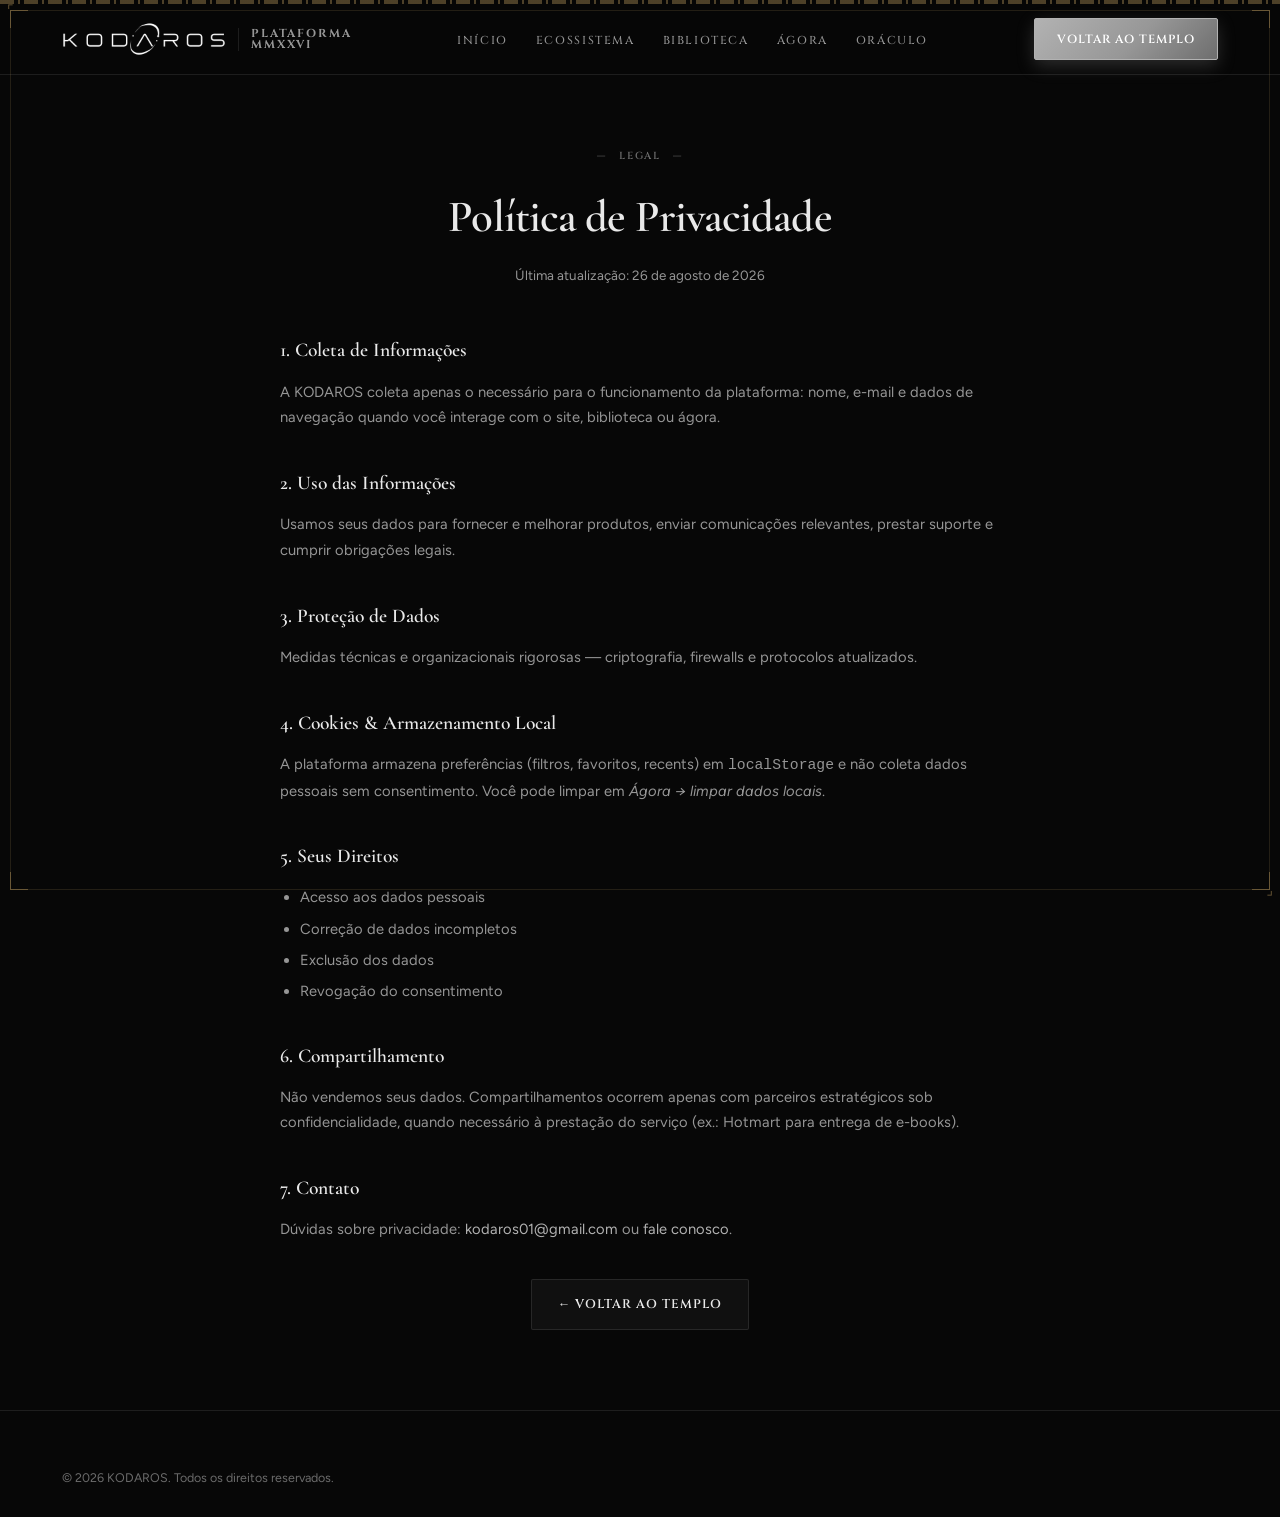
==== privacidade.html @ 670c6733 "feat: plataforma kodaros — ecossistema greco-romano (pedra→ouro) unificando site + agora 53 ferramen" ====
<!DOCTYPE html>
<html lang="pt-BR">
<head>
<meta charset="UTF-8">
<meta name="viewport" content="width=device-width, initial-scale=1.0">
<title>Política de Privacidade — KODAROS</title>
<meta name="description" content="Política de Privacidade da KODAROS.">
<link rel="preconnect" href="https://fonts.googleapis.com"><link rel="preconnect" href="https://fonts.gstatic.com" crossorigin>
<link href="https://fonts.googleapis.com/css2?family=Cinzel:wght@400;500;600;700&family=Cormorant+Garamond:wght@400;500;600;700&family=Figtree:wght@300;400;500;600;700&display=swap" rel="stylesheet">
<link rel="icon" type="image/png" href="kodaros_icon.png">
<link rel="stylesheet" href="style.css">
</head>
<body>
<div class="temple-frame" aria-hidden="true"><span class="temple-corner tl"></span><span class="temple-corner tr"></span><span class="temple-corner bl"></span><span class="temple-corner br"></span></div>
<div class="page-wrap">
<nav class="navbar navbar-solid" id="navbar"><div class="nav-container"><a href="index.html" class="nav-logo"><img src="kodaros_logo.png" alt="KODAROS" width="132" height="36"><span class="nav-logo-mark">PLATAFORMA<br>MMXXVI</span></a><ul class="nav-menu"><li><a href="index.html#inicio" class="nav-link">Início</a></li><li><a href="index.html#ecossistema" class="nav-link">Ecossistema</a></li><li><a href="index.html#biblioteca" class="nav-link">Biblioteca</a></li><li><a href="index.html#ferramentas" class="nav-link">Ágora</a></li><li><a href="index.html#oraculo" class="nav-link">Oráculo</a></li></ul><a href="index.html" class="nav-cta">Voltar ao Templo</a></div></nav>
<main class="legal-page"><div class="container"><div class="legal-header"><span class="section-kicker">Legal</span><h1>Política de Privacidade</h1><p class="legal-date">Última atualização: 26 de agosto de 2026</p></div><div class="legal-content">
<section class="legal-section"><h2>1. Coleta de Informações</h2><p>A KODAROS coleta apenas o necessário para o funcionamento da plataforma: nome, e-mail e dados de navegação quando você interage com o site, biblioteca ou ágora.</p></section>
<section class="legal-section"><h2>2. Uso das Informações</h2><p>Usamos seus dados para fornecer e melhorar produtos, enviar comunicações relevantes, prestar suporte e cumprir obrigações legais.</p></section>
<section class="legal-section"><h2>3. Proteção de Dados</h2><p>Medidas técnicas e organizacionais rigorosas — criptografia, firewalls e protocolos atualizados.</p></section>
<section class="legal-section"><h2>4. Cookies & Armazenamento Local</h2><p>A plataforma armazena preferências (filtros, favoritos, recents) em <code>localStorage</code> e não coleta dados pessoais sem consentimento. Você pode limpar em <em>Ágora → limpar dados locais</em>.</p></section>
<section class="legal-section"><h2>5. Seus Direitos</h2><ul><li>Acesso aos dados pessoais</li><li>Correção de dados incompletos</li><li>Exclusão dos dados</li><li>Revogação do consentimento</li></ul></section>
<section class="legal-section"><h2>6. Compartilhamento</h2><p>Não vendemos seus dados. Compartilhamentos ocorrem apenas com parceiros estratégicos sob confidencialidade, quando necessário à prestação do serviço (ex.: Hotmart para entrega de e-books).</p></section>
<section class="legal-section"><h2>7. Contato</h2><p>Dúvidas sobre privacidade: <a href="mailto:kodaros01@gmail.com" style="color:var(--aurea)">kodaros01@gmail.com</a> ou <a href="index.html#contato" style="color:var(--aurea)">fale conosco</a>.</p></section>
</div><div style="text-align:center;margin-top:36px"><a href="index.html" class="btn btn-stone">← Voltar ao templo</a></div></div></main>
<footer class="footer"><div class="container"><div class="footer-bottom"><p>© 2026 KODAROS. Todos os direitos reservados.</p></div></div></footer>
</div>
<script src="script.js"></script>
</body>
</html>
---- style.css ----
/* ==========================================================
   PLATAFORMA KODAROS — Sistema Greco-Romano
   Arquitetura: Atrium / Stoa / Agora / Oráculo / Biblioteca
   Monocromático (pedra) → Dourado (aura) via --gold
   Zero IA genérica: sem glass, sem blur exagerado,
   sem gradiente violeta. Pedra, mármore, louro, meandro.
   ========================================================== */

/* ---------- TOKENS ---------- */
:root{
  /* Pedra — fase monocromática */
  --stone-obsidian:#070709;
  --stone-basalto:#101012;
  --stone-temple:#16161A;
  --stone-coluna:#1E1E22;
  --ink-primary:#EDE9E1;  /* mármore pentélico */
  --ink-muted:#9A9590;
  --ink-dim:#6E6B66;
  --hairline:rgba(237,233,225,0.10);
  --hairline-strong:rgba(237,233,225,0.16);
  /* Aurea — ouro revelado */
  --aurea:#D4AF6A;
  --aurea-lux:#E8C99A;
  --aurea-umbra:#8C6B2F;
  --aurea-soft:rgba(212,175,106,0.14);
  --aurea-hair:rgba(212,175,106,0.28);
  /* Complementares frias (lapis / verdigris) */
  --lapis:#0F1F3C;
  --lapis-soft:rgba(15,31,60,0.55);
  --verdigris:#2E3D36;
  --terra:#A66A3C;
  --papyrus:#F7F5F1;
  --travertino:#E9E0C9;
  /* Derivados dinâmicos */
  --gold:0;
  --color-bg:var(--stone-obsidian);
  --color-surface-1:var(--stone-temple);
  --color-surface-2:var(--stone-coluna);
  --color-text-primary:var(--ink-primary);
  --color-text-muted:var(--ink-muted);
  --color-text-dim:var(--ink-dim);
  --color-border:var(--hairline);
  --color-border-hover:var(--hairline-strong);
  --color-accent:var(--aurea);
  --color-accent-soft:var(--aurea-soft);
  --gradient-aurea:linear-gradient(135deg,#D4AF6A 0%,#B8944F 55%,#8C6B2F 100%);
  --gradient-aurea-soft:linear-gradient(92deg,#E8C99A 0%,#D4AF6A 60%,#B8944F 100%);
  --shadow-temple:0 18px 60px rgba(0,0,0,0.45);
  --ease-expo:cubic-bezier(0.22,1,0.36,1);
}
@property --gold{syntax:"<number>";inherits:true;initial-value:0;}

*{margin:0;padding:0;box-sizing:border-box}
html{scroll-behavior:smooth;font-size:16px;scrollbar-color:#2A2418 var(--stone-obsidian)}
body{
  font-family:'Figtree',system-ui,-apple-system,sans-serif;
  color:var(--ink-primary);
  background:var(--stone-obsidian);
  line-height:1.7;
  -webkit-font-smoothing:antialiased;
  overflow-x:hidden;
  min-height:100vh;
}
/* Mármore sutil — veios */
body::before{
  content:'';
  position:fixed;inset:0;z-index:-2;
  background:
    radial-gradient(820px 520px at 74% 6%, rgba(212,175,106, calc(0.07 * var(--gold))), transparent 68%),
    radial-gradient(640px 420px at 8% 18%, rgba(237,233,225,0.035), transparent 62%),
    linear-gradient(180deg, rgba(237,233,225,0.018) 1px, transparent 1px);
  opacity:1;
  pointer-events:none;
}
/* Meandro decorativo topo */
body::after{
  content:'';
  position:fixed;top:0;left:0;right:0;height:4px;z-index:9999;
  background:repeating-linear-gradient(90deg, var(--aurea) 0 14px, transparent 14px 18px, var(--aurea) 18px 20px, transparent 20px 24px);
  opacity:calc(0.35 + var(--gold)*0.65);
  transition:opacity .2s linear;
}

/* Grayscale aura: tudo nasce em pedra e ganha ouro */
.page-wrap{
  filter:grayscale(calc((1 - var(--gold)) * 100%));
  transition:filter .15s linear;
  position:relative;z-index:1;
}
.page-wrap::after{
  content:'';position:fixed;inset:0;z-index:-1;pointer-events:none;
  background:radial-gradient(900px 560px at 78% 10%, rgba(212,175,106,0.09), transparent 66%);
  opacity:var(--gold);transition:opacity .15s linear;
}

/* Seleção */
::selection{background:rgba(212,175,106,0.22);color:#fff}
::-webkit-scrollbar{width:7px;height:7px}
::-webkit-scrollbar-track{background:var(--stone-obsidian)}
::-webkit-scrollbar-thumb{background:#2A2418;border-radius:999px}
::-webkit-scrollbar-thumb:hover{background:#3A3324}

/* Frame templo — moldura externa */
.temple-frame{
  position:fixed;inset:10px;pointer-events:none;z-index:100;
  border:1px solid rgba(212,175,106, calc(0.16 + var(--gold)*0.18));
  opacity:0.9;
}
.temple-frame::before,.temple-frame::after{
  content:'⌜';position:absolute;font-family:'Cinzel',serif;font-size:14px;color:var(--aurea);
  line-height:1;opacity:calc(0.5 + var(--gold)*0.5);
}
.temple-frame::before{top:-7px;left:-4px}
.temple-frame::after{bottom:-7px;right:-4px;transform:rotate(180deg)}
.temple-corner{position:absolute;width:18px;height:18px;border:1px solid var(--aurea);opacity:calc(0.45 + var(--gold)*0.55)}
.temple-corner.tl{top:-1px;left:-1px;border-right:none;border-bottom:none}
.temple-corner.tr{top:-1px;right:-1px;border-left:none;border-bottom:none}
.temple-corner.bl{bottom:-1px;left:-1px;border-right:none;border-top:none}
.temple-corner.br{bottom:-1px;right:-1px;border-left:none;border-top:none}
@media(max-width:768px){.temple-frame{inset:6px}}

/* Skip */
.skip-link{position:absolute;left:-9999px;top:10px;z-index:99999;background:#fff;color:#070709;padding:10px 18px;border-radius:999px;font-weight:600;font-size:.875rem}
.skip-link:focus{left:16px}

/* Links reset */
a{color:inherit;text-decoration:none;transition:color .25s ease, opacity .25s ease}
a:hover{opacity:0.9}
img{max-width:100%;display:block}
ul{list-style:none}
.container{max-width:1220px;margin:0 auto;padding:0 32px}
@media(max-width:480px){.container{padding:0 20px}}

/* ---------- NAVBAR ---------- */
.navbar{
  position:fixed;top:0;left:0;right:0;z-index:90;
  padding:18px 0 14px;
  background:rgba(7,7,9,0.72);
  backdrop-filter:blur(10px) saturate(1.05);
  -webkit-backdrop-filter:blur(10px) saturate(1.05);
  border-bottom:1px solid var(--hairline);
  transition:background .3s ease, padding .3s ease, border-color .3s ease;
}
.navbar.scrolled{
  background:rgba(7,7,9,0.92);
  padding:12px 0;
  border-bottom-color:rgba(212,175,106,0.16);
  box-shadow:0 8px 32px rgba(0,0,0,0.35);
}
.nav-container{max-width:1220px;margin:0 auto;padding:0 32px;display:flex;align-items:center;justify-content:space-between;gap:28px}
.nav-logo{display:flex;align-items:center;gap:12px}
.nav-logo img{height:34px;width:auto;filter:grayscale(calc((1 - var(--gold))*100%))}
.nav-logo-mark{font-family:'Cinzel',serif;font-weight:700;letter-spacing:.16em;font-size:.72rem;color:var(--ink-muted);border-left:1px solid var(--hairline);padding-left:12px;line-height:1}
.nav-menu{display:flex;gap:28px;align-items:center}
.nav-link{
  font-family:'Cinzel',serif;font-size:.72rem;font-weight:500;letter-spacing:.14em;text-transform:uppercase;
  color:var(--ink-muted);position:relative;padding-bottom:4px;transition:color .25s ease;
}
.nav-link::after{content:'';position:absolute;left:50%;bottom:0;width:0;height:1px;background:var(--aurea);transition:width .35s var(--ease-expo), left .35s var(--ease-expo)}
.nav-link:hover{color:var(--ink-primary)}
.nav-link:hover::after{width:100%;left:0}
.nav-link.active{color:var(--ink-primary)}
.nav-link.active::after{width:100%;left:0}
.nav-cta{
  font-family:'Cinzel',serif;font-size:.74rem;font-weight:600;letter-spacing:.08em;text-transform:uppercase;
  padding:10px 22px;border-radius:2px;border:1px solid var(--aurea);
  background:var(--gradient-aurea);color:#fff;
  box-shadow:0 6px 18px rgba(212,175,106,0.22);
  transition:transform .3s var(--ease-expo), box-shadow .3s ease;
  display:inline-flex;align-items:center;gap:8px;
}
.nav-cta:hover{transform:translateY(-1px);box-shadow:0 10px 28px rgba(212,175,106,0.32)}
.nav-toggle{display:none;flex-direction:column;gap:5px;background:none;border:none;cursor:pointer;padding:6px}
.nav-toggle span{width:22px;height:1px;background:var(--ink-primary);transition:all .35s var(--ease-expo)}
@media(max-width:980px){
  .nav-menu,.nav-cta{display:none}
  .nav-toggle{display:flex}
  .nav-menu.active{
    display:flex;flex-direction:column;position:absolute;top:100%;left:0;right:0;
    background:rgba(10,10,12,0.98);border-bottom:1px solid var(--hairline);padding:22px 32px 28px;gap:18px;
  }
}

/* ---------- HERO / ATRIUM ---------- */
.hero{
  min-height:92vh;display:flex;align-items:center;
  padding:132px 0 64px;position:relative;overflow:hidden;
}
.hero::before{
  content:'';
  position:absolute;inset:0;z-index:-1;
  background:
    linear-gradient(180deg, rgba(7,7,9,0.55) 0%, transparent 45%),
    repeating-linear-gradient(90deg, transparent 0 42px, rgba(237,233,225,0.025) 42px 43px);
  pointer-events:none;
}
.hero-container{max-width:1220px;margin:0 auto;padding:0 32px;display:grid;grid-template-columns:1.08fr .92fr;gap:56px;align-items:center;width:100%}
.hero-label{
  display:inline-flex;align-items:center;gap:10px;
  font-family:'Cinzel',serif;font-size:.64rem;font-weight:600;letter-spacing:.18em;text-transform:uppercase;
  color:var(--ink-dim);border:1px solid var(--hairline);background:rgba(237,233,225,0.04);
  padding:7px 14px;border-radius:2px;margin-bottom:22px;
}
.hero-label::before{content:'—';color:var(--aurea);opacity:calc(0.6 + var(--gold)*0.4)}
.hero-title{
  font-family:'Cormorant Garamond',serif;font-size:clamp(2.6rem,5.8vw,4.4rem);font-weight:600;line-height:.98;letter-spacing:-.03em;
  margin-bottom:18px;color:var(--ink-primary);
}
.hero-title .line{display:block;overflow:hidden}
.hero-title .word-reveal{display:inline-block;opacity:0;transform:translateY(36px);animation:wordReveal .85s var(--ease-expo) forwards}
.hero-title .word-reveal:nth-child(1){animation-delay:.25s}.hero-title .word-reveal:nth-child(2){animation-delay:.38s}
.hero-title .word-reveal:nth-child(3){animation-delay:.51s}.hero-title .word-reveal:nth-child(4){animation-delay:.64s}
.hero-title .word-reveal:nth-child(5){animation-delay:.77s}.hero-title .word-reveal:nth-child(6){animation-delay:.9s}
.text-aurea{
  background:var(--gradient-aurea-soft);-webkit-background-clip:text;background-clip:text;-webkit-text-fill-color:transparent;color:transparent;
  filter:grayscale(calc((1 - var(--gold))*100%));
}
.hero-subtitle{font-family:'Figtree',sans-serif;font-size:1.08rem;font-weight:400;color:var(--ink-muted);line-height:1.7;max-width:520px;margin-bottom:30px}
.hero-actions{display:flex;gap:14px;flex-wrap:wrap;align-items:center}
.btn{
  display:inline-flex;align-items:center;justify-content:center;gap:10px;
  font-family:'Cinzel',serif;font-size:.78rem;font-weight:600;letter-spacing:.08em;text-transform:uppercase;
  padding:14px 26px;border-radius:2px;cursor:pointer;position:relative;overflow:hidden;
  transition:transform .35s var(--ease-expo), box-shadow .3s ease, background .3s ease, border-color .3s ease;
  border:none;
}
.btn svg{transition:transform .35s var(--ease-expo);flex-shrink:0}
.btn:hover svg{transform:translate(2px,-2px)}
.btn-aurea{background:var(--gradient-aurea);color:#fff;box-shadow:0 8px 22px rgba(212,175,106,0.28);border:1px solid rgba(212,175,106,0.35)}
.btn-aurea:hover{transform:translateY(-2px);box-shadow:0 12px 28px rgba(212,175,106,0.36)}
.btn-stone{background:rgba(237,233,225,0.04);color:var(--ink-primary);border:1px solid var(--hairline)}
.btn-stone:hover{background:rgba(237,233,225,0.07);border-color:var(--hairline-strong);transform:translateY(-1px)}
.btn-ghost{background:transparent;color:var(--ink-muted);border:1px solid var(--hairline)}
.btn:active{transform:scale(.98)}
/* Hero visual — templo */
.hero-visual{position:relative;height:520px;display:flex;align-items:center;justify-content:center}
.temple-illust{
  position:relative;width:min(420px,100%);aspect-ratio:1;display:flex;align-items:center;justify-content:center;
}
.temple-columns{
  position:absolute;inset:0;display:grid;grid-template-columns:repeat(4,1fr);gap:12px;padding:18px;
  opacity:calc(0.22 + var(--gold)*0.22);pointer-events:none;
}
.temple-col{
  background:linear-gradient(180deg, rgba(237,233,225,0.08), rgba(237,233,225,0.02));
  border:1px solid var(--hairline);border-radius:2px;position:relative;
}
.temple-col::before{content:'';position:absolute;top:-6px;left: -2px;right:-2px;height:8px;background:var(--ink-primary);opacity:0.08;border-radius:1px}
.temple-pediment{
  position:absolute;top:6px;left:50%;transform:translateX(-50%);width:68%;height:18px;
  background:var(--ink-primary);opacity:0.06;clip-path:polygon(50% 0, 100% 100%, 0 100%);
}
.hero-icon-wrap{
  position:relative;z-index:2;width:280px;height:280px;
  display:flex;align-items:center;justify-content:center;
  background:radial-gradient(ellipse at center, rgba(212,175,106,0.10), transparent 68%);
  border:1px solid rgba(212,175,106, calc(0.14 + var(--gold)*0.18));
  border-radius:50%;
  box-shadow:0 0 0 14px rgba(212,175,106,0.04), 0 0 0 28px rgba(237,233,225,0.03);
}
.hero-icon-wrap img{width:72%;height:auto;filter:drop-shadow(0 16px 32px rgba(0,0,0,0.35));opacity:0.96}
.hero-icon-wrap::before{
  content:'';position:absolute;inset:-14px;border:1px dashed rgba(212,175,106,0.18);border-radius:50%;
  animation:spin 42s linear infinite;opacity:calc(0.35 + var(--gold)*0.5);
}
@keyframes spin{to{transform:rotate(360deg)}}
.scroll-indicator{position:absolute;bottom:28px;left:50%;transform:translateX(-50%);display:flex;flex-direction:column;align-items:center;gap:10px;opacity:0;animation:fadeIn 1s ease 2.2s forwards}
.scroll-indicator span{font-family:'Cinzel',serif;font-size:.58rem;letter-spacing:.18em;text-transform:uppercase;color:var(--ink-dim)}
.scroll-line{width:1px;height:48px;background:linear-gradient(180deg, rgba(237,233,225,0.3), transparent);position:relative;overflow:hidden}
.scroll-line::after{content:'';position:absolute;top:-100%;left:0;width:100%;height:100%;background:linear-gradient(180deg, transparent, var(--aurea), transparent);animation:scrollPulse 2.1s ease-in-out infinite}
@keyframes scrollPulse{0%{top:-100%}100%{top:100%}}

@media(max-width:980px){
  .hero-container{grid-template-columns:1fr;gap:42px;text-align:center}
  .hero-subtitle{margin:0 auto 30px}
  .hero-actions{justify-content:center}
  .hero-visual{height:360px;order:2}
  .hero-content{order:1}
}

/* ---------- SECTION HEADER ---------- */
.section{padding:88px 0;position:relative;border-top:1px solid var(--hairline)}
.section--stone{background:var(--stone-basalto)}
.section--obsidian{background:var(--stone-obsidian)}
.section--papyrus{background:var(--papyrus);color:#1A1A1A}
.section--papyrus .section-label{color:#7A735F;border-color:rgba(0,0,0,0.08)}
.section--papyrus .section-title{color:#121212}
.section--papyrus .section-desc{color:#5A5650}
.section-header{text-align:center;max-width:720px;margin:0 auto 54px;position:relative}
.section-kicker{
  display:inline-flex;align-items:center;gap:12px;
  font-family:'Cinzel',serif;font-size:.64rem;font-weight:600;letter-spacing:.18em;text-transform:uppercase;
  color:var(--ink-dim);margin-bottom:14px;
}
.section-kicker::before,.section-kicker::after{content:'—';color:var(--aurea);opacity:calc(0.6 + var(--gold)*0.4)}
.section-label-mini{
  display:inline-block;font-family:'Cinzel',serif;font-size:.62rem;font-weight:600;letter-spacing:.14em;text-transform:uppercase;
  color:var(--aurea);border:1px solid var(--aurea-hair);background:var(--aurea-soft);
  padding:5px 12px;border-radius:999px;margin-bottom:12px;
}
.section-title{
  font-family:'Cormorant Garamond',serif;font-size:clamp(2rem,4.2vw,2.9rem);font-weight:600;line-height:1.08;letter-spacing:-.02em;
  color:var(--ink-primary);margin-bottom:14px;
}
.section-desc{font-family:'Figtree',sans-serif;font-size:1rem;color:var(--ink-muted);line-height:1.65;margin:0 auto}
.section-header::after{
  content:'◆';display:block;margin:22px auto 0;font-size:8px;color:var(--aurea);letter-spacing:8px;opacity:calc(0.5 + var(--gold)*0.5)
}
.meander{
  height:10px;margin:28px auto 0;max-width:220px;
  background:repeating-linear-gradient(90deg, var(--hairline) 0 10px, transparent 10px 14px, var(--hairline) 14px 16px, transparent 16px 20px);
  opacity:0.6;
}

/* ---------- STOA / ECOSSISTEMA ---------- */
.stoa-grid{
  display:grid;grid-template-columns:repeat(4,1fr);gap:1px;
  border:1px solid var(--hairline);background:var(--hairline);border-radius:2px;overflow:hidden;
  max-width:1180px;margin:0 auto;
}
@media(max-width:1020px){.stoa-grid{grid-template-columns:repeat(2,1fr)}}
@media(max-width:560px){.stoa-grid{grid-template-columns:1fr}}
.stoa-card{
  background:var(--stone-temple);padding:32px 28px;position:relative;text-align:left;
  transition:background .25s ease;
}
.stoa-card::before{content:'';position:absolute;top:0;left:0;right:0;height:2px;background:var(--aurea);opacity:0;transition:opacity .25s ease}
.stoa-card:hover{background:var(--stone-coluna)}
.stoa-card:hover::before{opacity:1}
.stoa-icon{
  width:44px;height:44px;display:flex;align-items:center;justify-content:center;
  border:1px solid var(--hairline);background:rgba(237,233,225,0.03);color:var(--ink-dim);margin-bottom:18px;border-radius:2px;
  transition:border-color .25s ease, color .25s ease;
}
.stoa-card:hover .stoa-icon{border-color:var(--aurea-hair);color:var(--aurea)}
.stoa-card h3{font-family:'Cormorant Garamond',serif;font-size:1.22rem;font-weight:600;letter-spacing:-.01em;margin-bottom:8px;color:var(--ink-primary)}
.stoa-card p{font-size:.9rem;color:var(--ink-muted);line-height:1.6;margin-bottom:18px;min-height:66px}
.stoa-meta{font-family:'Cinzel',serif;font-size:.62rem;letter-spacing:.1em;text-transform:uppercase;color:var(--aurea);display:inline-flex;align-items:center;gap:6px}
.stoa-status{font-family:'Cinzel',serif;font-size:.6rem;letter-spacing:.1em;text-transform:uppercase;padding:4px 10px;border-radius:999px;border:1px solid var(--hairline);color:var(--ink-dim);position:absolute;top:18px;right:18px}
.stoa-status.live{color:var(--aurea);border-color:var(--aurea-hair);background:var(--aurea-soft)}

/* ---------- BIBLIOTECA ---------- */
.biblioteca{background:var(--papyrus);color:#1A1A1A}
.biblioteca .section-title{color:#141412}
.biblioteca .section-desc{color:#6B6560}
.ebook-filter{display:flex;flex-wrap:wrap;gap:8px;justify-content:center;margin:0 auto 36px}
.ebook-filter-btn{
  font-family:'Cinzel',serif;font-size:.68rem;font-weight:600;letter-spacing:.06em;text-transform:uppercase;
  color:#6B6560;background:#fff;border:1px solid rgba(0,0,0,0.08);padding:9px 16px;border-radius:999px;cursor:pointer;transition:all .2s ease;
}
.ebook-filter-btn:hover{border-color:var(--aurea-hair);color:#1A1A1A}
.ebook-filter-btn.active{background:#0F0F0F;color:#fff;border-color:#0F0F0F;box-shadow:0 6px 18px rgba(0,0,0,0.12)}
.ebooks-grid{display:grid;grid-template-columns:repeat(auto-fill,minmax(268px,1fr));gap:18px;max-width:1220px;margin:0 auto}
.ebook-card{
  background:#fff;border:1px solid rgba(0,0,0,0.07);border-radius:2px;overflow:hidden;display:flex;flex-direction:column;
  transition:border-color .2s ease, box-shadow .2s ease, transform .2s var(--ease-expo);
  position:relative;
}
.ebook-card::before{content:'';position:absolute;top:0;left:0;right:0;height:2px;background:var(--aurea);opacity:0;transition:opacity .2s ease}
.ebook-card:hover{border-color:rgba(212,175,106,0.35);box-shadow:0 12px 32px rgba(0,0,0,0.08);transform:translateY(-3px)}
.ebook-card:hover::before{opacity:1}
.ebook-card.hide{display:none}
.ebook-cover{aspect-ratio:3/4;overflow:hidden;background:#F3EFE6;display:flex;align-items:center;justify-content:center;position:relative}
.ebook-cover img{width:100%;height:100%;object-fit:cover;transition:transform .5s var(--ease-expo)}
.ebook-card:hover .ebook-cover img{transform:scale(1.03)}
.ebook-cover::after{content:'';position:absolute;inset:0;box-shadow:inset 0 0 0 1px rgba(0,0,0,0.04);pointer-events:none}
.ebook-body{padding:18px 18px 20px;display:flex;flex-direction:column;gap:8px;flex:1}
.ebook-badge{align-self:flex-start;font-family:'Cinzel',serif;font-size:.62rem;font-weight:700;letter-spacing:.08em;text-transform:uppercase;color:#fff;background:var(--gradient-aurea);padding:5px 10px;border-radius:999px}
.ebook-title{font-family:'Cormorant Garamond',serif;font-size:1.18rem;font-weight:600;line-height:1.25;color:#1A1A1A}
.ebook-desc{font-size:.86rem;color:#6B6560;line-height:1.55;flex:1}
.ebook-price{display:flex;align-items:baseline;gap:8px;margin-top:8px}
.ebook-price .old{font-size:.78rem;color:#9A9590;text-decoration:line-through}
.ebook-price .now{font-family:'Cormorant Garamond',serif;font-size:1.32rem;font-weight:700;color:#0F0F0F}
.ebook-cta{margin-top:12px;width:100%;justify-content:center;padding:12px 14px;font-size:.72rem}
.ebook-card.placeholder{align-items:center;justify-content:center;text-align:center;min-height:360px;border-style:dashed;background:#FDFBF7}
.ebook-card.placeholder .ebook-body{align-items:center}

/* ---------- AGORA / FERRAMENTAS ---------- */
.agora-head{text-align:center;margin-bottom:34px}
.agora-toolbar{
  display:flex;gap:12px;flex-wrap:wrap;align-items:center;justify-content:space-between;
  max-width:1220px;margin:0 auto 18px;padding:0 2px;gap:14px;
}
.agora-search-wrap{flex:1;min-width:260px;position:relative;display:flex;align-items:center;gap:10px}
.agora-search{
  flex:1;padding:13px 16px 13px 42px;border-radius:2px;border:1px solid var(--hairline);
  background:rgba(237,233,225,0.04);color:var(--ink-primary);font-family:'Figtree',sans-serif;font-size:.9rem;
  transition:border-color .2s ease, box-shadow .2s ease;
}
.agora-search::placeholder{color:var(--ink-dim)}
.agora-search:focus{outline:none;border-color:var(--aurea-hair);box-shadow:0 0 0 3px var(--aurea-soft)}
.agora-search-wrap::before{content:'⌕';position:absolute;left:14px;font-size:16px;color:var(--ink-dim);pointer-events:none}
.agora-meta{font-family:'Cinzel',serif;font-size:.68rem;letter-spacing:.06em;text-transform:uppercase;color:var(--ink-dim);white-space:nowrap}
.agora-cats{display:flex;gap:8px;flex-wrap:wrap;align-items:center}
.agora-cat{
  font-family:'Cinzel',serif;font-size:.66rem;font-weight:600;letter-spacing:.06em;text-transform:uppercase;
  padding:8px 14px;border-radius:999px;border:1px solid var(--hairline);background:transparent;color:var(--ink-muted);cursor:pointer;transition:all .2s ease;white-space:nowrap;
}
.agora-cat:hover{border-color:var(--hairline-strong);color:var(--ink-primary)}
.agora-cat.active{background:var(--ink-primary);color:var(--stone-obsidian);border-color:var(--ink-primary)}
.fav-bar-wrap{
  max-width:1220px;margin:0 auto 18px;padding:12px 14px;
  border:1px solid var(--hairline);background:rgba(237,233,225,0.02);border-radius:2px;
  display:flex;align-items:center;gap:10px;flex-wrap:wrap;
}
.fav-bar-wrap[hidden]{display:none !important}
.fav-bar-label{font-family:'Cinzel',serif;font-size:.62rem;letter-spacing:.08em;text-transform:uppercase;color:var(--ink-dim);font-weight:600;white-space:nowrap}
.fav-bar{display:flex;gap:8px;flex-wrap:wrap;align-items:center}
.fav-bar:empty::after{content:'—';color:var(--ink-dim);opacity:.5;font-size:.8rem}
.chip{
  font-family:'Figtree',sans-serif;font-size:.76rem;font-weight:500;
  background:rgba(237,233,225,0.04);border:1px solid var(--hairline);color:var(--ink-muted);
  padding:6px 12px;border-radius:999px;cursor:pointer;max-width:200px;overflow:hidden;text-overflow:ellipsis;white-space:nowrap;
  transition:all .15s ease;
}
.chip:hover{background:rgba(237,233,225,0.07);color:var(--ink-primary)}
.chip-fav{border-color:rgba(212,175,106,0.35);color:var(--aurea-lux)}
.tools-grid{display:grid;grid-template-columns:repeat(2,1fr);gap:16px;align-items:start;max-width:1220px;margin:0 auto 48px}
@media(max-width:900px){.tools-grid{grid-template-columns:1fr}}
.tool{
  position:relative;padding:24px 22px;border-radius:2px;
  border:1px solid var(--hairline);background:var(--stone-temple);
  transition:border-color .2s ease, background .2s ease;
  overflow:hidden;
}
.tool::before{content:'';position:absolute;left:0;top:0;bottom:0;width:2px;background:var(--aurea);opacity:0;transition:opacity .2s ease}
.tool:hover{border-color:var(--hairline-strong);background:var(--stone-coluna)}
.tool:hover::before{opacity:1}
.tool.fav{border-color:rgba(212,175,106,0.28)}
.tool.hidden-by-search,.tool.hidden-by-cat{display:none !important}
.tool-head{display:flex;align-items:flex-start;gap:14px;margin-bottom:8px}
.tool-num{
  flex:0 0 auto;width:30px;height:30px;border-radius:2px;display:flex;align-items:center;justify-content:center;
  font-family:'Cinzel',serif;font-weight:600;font-size:11px;letter-spacing:.04em;
  background:rgba(237,233,225,0.05);border:1px solid var(--hairline);color:var(--ink-dim);
}
.tool-head h3{font-family:'Cormorant Garamond',serif;font-size:1.16rem;font-weight:600;letter-spacing:-.01em;line-height:1.2;color:var(--ink-primary)}
.tool-ebook{display:block;font-family:'Cinzel',serif;font-size:.62rem;letter-spacing:.06em;text-transform:uppercase;color:var(--ink-dim);margin-top:2px}
.tool-desc{color:var(--ink-muted);font-size:.88rem;line-height:1.6;margin:10px 0 16px}
.star-btn{
  position:absolute;top:10px;right:10px;background:transparent;border:none;cursor:pointer;
  font-size:18px;line-height:1;padding:4px;color:rgba(237,233,225,0.18);transition:color .15s ease, transform .15s ease;
}
.star-btn:hover{color:rgba(237,233,225,0.55);transform:scale(1.12)}
.star-btn.on{color:var(--aurea);text-shadow:0 0 12px rgba(212,175,106,0.45)}
/* Inputs */
.field{display:flex;flex-direction:column;gap:6px;margin-bottom:12px}
.field.row{display:grid;grid-template-columns:1fr 1fr;gap:12px}
@media(max-width:520px){.field.row{grid-template-columns:1fr}}
.field label{font-family:'Cinzel',serif;font-size:.64rem;letter-spacing:.06em;text-transform:uppercase;color:var(--ink-muted);font-weight:600}
.field input,.field select,.field textarea{
  padding:11px 12px;border:1px solid rgba(237,233,225,0.12);border-radius:2px;
  font-size:14px;font-family:'Figtree',sans-serif;color:var(--ink-primary);background:rgba(237,233,225,0.04);
  transition:border-color .2s ease, box-shadow .2s ease;
}
.field input:focus,.field select:focus,.field textarea:focus{outline:none;border-color:var(--aurea-hair);box-shadow:0 0 0 3px var(--aurea-soft)}
.field textarea{resize:vertical;min-height:72px}
.field .hint{font-size:.7rem;color:var(--ink-dim);margin-top:2px}
/* Results */
.result{margin-top:16px;border-top:1px solid var(--hairline);padding-top:16px;display:none}
.result.show{display:block;animation:fadeIn .35s ease both}
.res-grid{display:grid;grid-template-columns:repeat(auto-fit,minmax(120px,1fr));gap:10px}
.res{background:rgba(7,7,9,0.5);border:1px solid var(--hairline);padding:14px;border-radius:2px;text-align:center;position:relative;overflow:hidden}
.res::before{content:'';position:absolute;top:0;left:0;right:0;height:1px;background:var(--aurea);opacity:0;transition:opacity .2s ease}
.res.good::before{opacity:1}
.res .v{display:block;font-family:'Cormorant Garamond',serif;font-size:1.22rem;font-weight:700;color:var(--ink-primary);line-height:1}
.res .l{font-family:'Cinzel',serif;font-size:.62rem;letter-spacing:.04em;text-transform:uppercase;color:var(--ink-muted);margin-top:6px;display:block}
.res.good{border-color:rgba(212,175,106,0.22);background:rgba(212,175,106,0.07)}
.res.warn{border-color:rgba(237,233,225,0.18)}
.res.bad{border-color:rgba(200,80,60,0.28);background:rgba(200,80,60,0.07)}
.res.bad .v{color:#E8A090}
table.tbl{width:100%;border-collapse:collapse;margin-top:12px;font-size:.84rem}
table.tbl th,table.tbl td{border:1px solid var(--hairline);padding:8px 10px;text-align:right}
table.tbl th{background:rgba(237,233,225,0.06);color:var(--ink-primary);font-family:'Cinzel',serif;font-size:.66rem;letter-spacing:.04em;font-weight:600}
table.tbl td:first-child,table.tbl th:first-child{text-align:left}
tr.gargalo td{background:rgba(212,175,106,0.08);font-weight:700;color:var(--aurea-lux)}
tr.total td{font-weight:700;color:var(--ink-primary);border-top:2px solid rgba(212,175,106,0.28)}
.copy-row{display:flex;gap:8px;margin-top:10px}
.copy-row input{flex:1}
.answer-box{margin-top:12px;padding:14px;border-radius:2px;background:rgba(237,233,225,0.04);border:1px solid var(--hairline);font-size:.9rem;line-height:1.7;white-space:pre-wrap;color:var(--ink-primary)}
.badge-ok{color:var(--aurea);font-weight:700}
.badge-warn{color:var(--ink-muted);font-weight:700}
.badge-bad{color:#C07A60;font-weight:700}
.check-item{display:flex;align-items:flex-start;gap:10px;padding:9px 0;border-bottom:1px solid var(--hairline);font-size:.88rem}
.check-item input{width:16px;height:16px;margin-top:3px;accent-color:var(--aurea);flex:0 0 auto}
.check-item label{color:var(--ink-muted);cursor:pointer}
.score-bar{height:8px;border-radius:999px;background:rgba(237,233,225,0.08);overflow:hidden;margin-top:12px}
.score-bar>span{display:block;height:100%;background:var(--gradient-aurea);width:0;transition:width .6s var(--ease-expo)}
.quadrant-grid{display:grid;grid-template-columns:1fr 1fr;gap:10px;margin-top:12px}
@media(max-width:600px){.quadrant-grid{grid-template-columns:1fr}}
.quadrant{padding:14px;border-radius:2px;border:1px solid var(--hairline);background:rgba(237,233,225,0.02)}
.quadrant h4{font-family:'Cinzel',serif;font-size:.7rem;letter-spacing:.04em;text-transform:uppercase;margin-bottom:8px;color:var(--ink-primary)}
.quadrant.q1{border-top:2px solid var(--aurea)}
.quadrant.q2{border-top:2px solid var(--verdigris)}
.quadrant.q3{border-top:2px solid var(--hairline-strong)}
.quadrant.q4{border-top:2px solid rgba(237,233,225,0.06)}
.quadrant textarea{width:100%;min-height:80px}
.tpl-preview{width:100%;max-width:320px;border:1px solid var(--hairline);border-radius:2px;background:#0A0A0A;display:block;margin-top:8px}
.tpl-actions{display:flex;gap:10px;margin-top:10px;flex-wrap:wrap}
.btn-sm{padding:9px 16px;font-size:.72rem}
.tool-formula{margin-top:14px;border:1px solid var(--hairline);border-radius:2px;background:rgba(212,175,106,0.04);overflow:hidden}
.tool-formula summary{cursor:pointer;padding:10px 14px;list-style:none;font-family:'Cinzel',serif;font-size:.68rem;font-weight:600;letter-spacing:.04em;text-transform:uppercase;color:var(--ink-muted);display:flex;align-items:center;gap:8px}
.tool-formula summary::-webkit-details-marker{display:none}
.tool-formula summary::before{content:'◈';color:var(--aurea);font-size:.7rem}
.tool-formula summary::after{content:'+';margin-left:auto;color:var(--ink-dim);transition:transform .2s ease}
.tool-formula[open] summary::after{content:'—'}
.tool-formula-body{padding:2px 14px 12px;font-size:.82rem;line-height:1.65;color:var(--ink-muted)}
.tool-actions{display:flex;gap:8px;margin-top:12px;flex-wrap:wrap}
.tool-anchor{position:absolute;top:-90px}

/* ---------- ORÁCULO / FUNIL ---------- */
.oraculo{background:var(--stone-basalto);position:relative}
.oraculo::before{
  content:'';position:absolute;top:0;left:50%;transform:translateX(-50%);width:min(920px,92%);height:1px;
  background:linear-gradient(90deg, transparent, var(--aurea-hair), transparent);
}
.funnel{max-width:640px;margin:0 auto;position:relative;z-index:1}
.funnel .step{display:none;width:100%}
.funnel .step.is-active{display:block;animation:stepIn .5s var(--ease-expo)}
@keyframes stepIn{from{opacity:0;transform:translateY(18px)}to{opacity:1;transform:none}}
.badge-oraculo{
  display:inline-flex;align-items:center;gap:8px;padding:6px 12px;border-radius:999px;
  border:1px solid var(--hairline);background:rgba(237,233,225,0.03);
  font-family:'Cinzel',serif;font-size:.62rem;font-weight:700;letter-spacing:.14em;text-transform:uppercase;color:var(--ink-dim);
}
.badge-dot{width:6px;height:6px;border-radius:50%;background:var(--aurea);box-shadow:0 0 8px rgba(212,175,106,0.5)}
.oraculo-title{
  margin-top:18px;font-family:'Cormorant Garamond',serif;font-size:clamp(1.9rem,5vw,2.6rem);font-weight:700;line-height:1.12;letter-spacing:-.02em;color:var(--ink-primary);text-align:center;
}
.oraculo-title .aurea{color:var(--aurea)}
.lead-oraculo{margin:14px auto 0;max-width:520px;color:var(--ink-muted);font-size:1rem;text-align:center}
.lead-oraculo strong{color:var(--ink-primary)}
.ebook-teaser-oraculo{
  margin:32px auto 28px;max-width:440px;display:flex;align-items:center;gap:18px;padding:18px;
  border-radius:2px;border:1px solid var(--hairline);background:var(--stone-temple);text-align:left;
}
.ebook-teaser-oraculo img{width:94px;border-radius:2px;border:1px solid var(--hairline);box-shadow:0 12px 28px rgba(0,0,0,0.28)}
.gift-tag{
  display:inline-block;align-self:flex-start;padding:4px 10px;border-radius:999px;
  font-family:'Cinzel',serif;font-size:.58rem;font-weight:700;letter-spacing:.1em;text-transform:uppercase;
  color:var(--aurea);background:var(--aurea-soft);border:1px solid var(--aurea-hair);
}
.progress-oraculo{width:100%;height:4px;border-radius:999px;background:rgba(237,233,225,0.08);overflow:hidden;margin-bottom:14px}
.progress-fill{height:100%;width:var(--p,0%);border-radius:999px;background:var(--gradient-aurea);box-shadow:0 0 12px rgba(212,175,106,0.4);transition:width .5s var(--ease-expo)}
.progress-label{font-family:'Cinzel',serif;font-size:.64rem;font-weight:700;letter-spacing:.18em;text-transform:uppercase;color:var(--ink-dim);margin-bottom:18px;text-align:center}
.question{font-family:'Cormorant Garamond',serif;font-size:clamp(1.35rem,4.5vw,1.7rem);font-weight:700;line-height:1.28;letter-spacing:-.01em;text-align:center;color:var(--ink-primary)}
.question-sub{margin-top:8px;color:var(--ink-muted);font-size:.92rem;text-align:center}
.profile-grid{margin-top:24px;display:flex;flex-direction:column;gap:12px}
.profile-card{
  display:flex;align-items:center;gap:16px;padding:16px;border-radius:2px;
  border:1px solid var(--hairline);border-left:2px solid transparent;
  background:var(--stone-temple);color:var(--ink-primary);cursor:pointer;transition:all .18s ease;text-align:left;width:100%;
}
.profile-card:hover{border-left-color:var(--hairline-strong);background:var(--stone-coluna)}
.profile-card.is-selected{border-left-color:var(--aurea);background:var(--stone-coluna);border-color:var(--hairline-strong)}
.pc-icon{flex-shrink:0;width:56px;height:56px;border-radius:2px;display:flex;align-items:center;justify-content:center;border:1px solid var(--hairline);color:var(--ink-dim);background:rgba(237,233,225,0.03)}
.pc-icon svg{width:26px;height:26px}
.pc-icon.violet{color:var(--aurea);background:var(--aurea-soft);border-color:var(--aurea-hair)}
.pc-icon.cyan{color:var(--aurea-lux);background:rgba(212,175,106,0.08);border-color:rgba(212,175,106,0.18)}
.pc-text{flex:1;display:flex;flex-direction:column;gap:2px}
.pc-text strong{font-family:'Cinzel',serif;font-size:.82rem;font-weight:700;letter-spacing:.04em;text-transform:uppercase}
.pc-text small{color:var(--ink-dim);font-size:.82rem;line-height:1.4}
.pc-check{flex-shrink:0;width:28px;height:28px;border-radius:50%;border:1px solid var(--hairline);display:flex;align-items:center;justify-content:center;color:transparent;transition:all .18s ease}
.pc-check svg{width:14px;height:14px}
.profile-card.is-selected .pc-check{border-color:var(--aurea);background:var(--aurea);color:#fff}
.options{margin-top:22px;display:flex;flex-direction:column;gap:10px}
.option{
  padding:16px 18px;border-radius:2px;border:1px solid var(--hairline);background:rgba(237,233,225,0.03);
  color:var(--ink-primary);font-family:'Figtree',sans-serif;font-size:.96rem;font-weight:600;text-align:left;cursor:pointer;transition:all .18s var(--ease-expo);
}
.option:hover{border-color:rgba(212,175,106,0.35);background:rgba(212,175,106,0.06)}
.option.is-selected{border-color:var(--aurea);background:rgba(212,175,106,0.10);box-shadow:0 0 0 1px rgba(212,175,106,0.18)}
.option-highlight{border-color:rgba(212,175,106,0.28);background:rgba(212,175,106,0.06);text-align:center;letter-spacing:.03em}
.feedback{margin-top:14px;min-height:22px;font-size:.88rem;font-weight:600;color:var(--aurea-lux);opacity:0;transform:translateY(4px);transition:opacity .25s ease, transform .25s var(--ease-expo);text-align:center}
.feedback.is-visible{opacity:1;transform:none}
.result-flag{display:inline-flex;align-items:center;gap:8px;padding:7px 14px;border-radius:999px;border:1px solid var(--aurea-hair);background:var(--aurea-soft);font-family:'Cinzel',serif;font-size:.64rem;font-weight:700;letter-spacing:.14em;text-transform:uppercase;color:var(--aurea);margin:0 auto}
.result-flag svg{width:14px;height:14px}
.result-title{margin-top:18px;font-family:'Cormorant Garamond',serif;font-size:clamp(1.45rem,4.5vw,1.85rem);font-weight:700;line-height:1.22;text-align:center;color:var(--ink-primary)}
.diagnosis{margin-top:20px;padding:20px;border-radius:2px;border:1px solid var(--hairline);border-left:2px solid var(--aurea);background:var(--stone-temple);text-align:left}
.diagnosis-head{font-family:'Cinzel',serif;font-size:.62rem;font-weight:700;letter-spacing:.12em;text-transform:uppercase;color:var(--ink-dim);margin-bottom:10px}
.diagnosis-text{color:var(--ink-muted);font-size:.96rem;line-height:1.7}
.diagnosis-text strong{color:var(--ink-primary)}
.diagnosis-list{margin-top:12px;display:flex;flex-direction:column;gap:8px;list-style:none}
.diagnosis-list li{display:flex;gap:10px;align-items:flex-start;font-size:.92rem;font-weight:500;line-height:1.5;color:var(--ink-primary)}
.diagnosis-list svg{flex-shrink:0;color:var(--aurea);width:18px;height:18px;margin-top:2px}
.divider-oraculo{margin:30px 0 22px;display:flex;align-items:center;gap:14px;color:var(--ink-dim);font-family:'Cinzel',serif;font-size:.62rem;font-weight:700;letter-spacing:.16em;text-transform:uppercase}
.divider-oraculo::before,.divider-oraculo::after{content:'';flex:1;height:1px;background:linear-gradient(90deg, transparent, var(--aurea-hair), transparent)}
.ebook-card-oraculo{display:flex;gap:20px;padding:20px;border-radius:2px;border:1px solid var(--hairline);border-left:2px solid var(--aurea);background:var(--stone-temple);text-align:left}
.ebook-card-oraculo img{width:124px;border-radius:2px;border:1px solid var(--hairline);box-shadow:0 12px 28px rgba(0,0,0,0.28)}
.ebook-card-oraculo h3{font-family:'Cormorant Garamond',serif;font-size:1.28rem;font-weight:700;line-height:1.2;color:var(--ink-primary)}
.ebook-card-oraculo p{color:var(--ink-muted);font-size:.86rem;line-height:1.6;margin:6px 0 10px}
.btn-download{width:100%;background:rgba(237,233,225,0.06);border:1px solid var(--hairline);color:var(--ink-primary)}
.btn-whatsapp{width:100%;background:#1A7F3A;color:#fff;border:1px solid #1A7F3A}
.recommended{display:flex;flex-direction:column;gap:14px;text-align:left}
.rec-card{display:flex;gap:18px;padding:18px;border-radius:2px;border:1px solid var(--hairline);background:var(--stone-temple);transition:border-color .18s ease}
.rec-card:hover{border-color:var(--hairline-strong)}
.rec-card-primary{border-left:2px solid var(--aurea);position:relative;padding-top:42px}
.rec-why{position:absolute;top:10px;left:16px;display:inline-flex;font-family:'Cinzel',serif;font-size:.58rem;font-weight:700;letter-spacing:.1em;text-transform:uppercase;color:var(--aurea);background:var(--aurea-soft);border:1px solid var(--aurea-hair);padding:4px 10px;border-radius:999px}
.rec-cover{flex-shrink:0;width:118px;border-radius:2px;overflow:hidden;background:rgba(237,233,225,0.04)}
.rec-cover img{width:100%;height:auto;display:block}
.rec-card-primary .rec-cover{width:142px;box-shadow:0 12px 28px rgba(0,0,0,0.28);transform:rotate(-.8deg)}
.rec-body{flex:1;display:flex;flex-direction:column;gap:6px;min-width:0}
.rec-badge{align-self:flex-start;font-family:'Cinzel',serif;font-size:.6rem;font-weight:700;letter-spacing:.06em;text-transform:uppercase;color:#fff;background:var(--gradient-aurea);padding:4px 10px;border-radius:999px}
.rec-title{font-family:'Cormorant Garamond',serif;font-size:1.12rem;font-weight:700;line-height:1.25;color:var(--ink-primary)}
.rec-card-primary .rec-title{font-size:1.28rem}
.rec-desc{color:var(--ink-muted);font-size:.84rem;line-height:1.5}
.rec-price{display:flex;align-items:baseline;gap:8px;margin-top:4px}
.rec-price .old{font-size:.76rem;color:var(--ink-dim);text-decoration:line-through}
.rec-price .now{font-family:'Cormorant Garamond',serif;font-size:1.2rem;font-weight:700;color:var(--ink-primary)}
.rec-cta{margin-top:8px;width:100%;justify-content:center}
.rec-link{font-family:'Cinzel',serif;font-size:.62rem;letter-spacing:.04em;text-transform:uppercase;color:var(--ink-dim);text-align:center;margin-top:4px}
.rec-grid{display:grid;grid-template-columns:1fr 1fr;gap:12px}
.rec-grid .rec-card{flex-direction:column;align-items:stretch;padding:16px}
.rec-grid .rec-cover{width:100%;max-width:160px;margin:0 auto}
@media(max-width:560px){
  .ebook-card-oraculo,.rec-card,.rec-card-primary{flex-direction:column;align-items:center;text-align:center}
  .rec-grid{grid-template-columns:1fr}
  .rec-body{align-items:center}
}

/* ---------- WHY / TESTIMONIALS / CONTACT ---------- */
.why-grid{display:grid;grid-template-columns:repeat(2,1fr);gap:1px;border:1px solid var(--hairline);background:var(--hairline);border-radius:2px;overflow:hidden;max-width:1100px;margin:0 auto}
@media(max-width:760px){.why-grid{grid-template-columns:1fr}}
.why-card{padding:26px 24px;background:var(--stone-temple);display:flex;gap:16px;align-items:flex-start;text-align:left}
.why-icon{width:42px;height:42px;flex-shrink:0;display:flex;align-items:center;justify-content:center;border-radius:2px;background:rgba(237,233,225,0.03);border:1px solid var(--hairline);color:var(--ink-dim)}
.why-card:hover .why-icon{color:var(--aurea);border-color:var(--aurea-hair)}
.why-card h3{font-family:'Cormorant Garamond',serif;font-size:1rem;font-weight:600;color:var(--ink-primary);margin-bottom:6px}
.why-card p{font-size:.86rem;color:var(--ink-muted);line-height:1.6}
.testimonials-grid{display:grid;grid-template-columns:repeat(3,1fr);gap:1px;border:1px solid var(--hairline);background:var(--hairline);border-radius:2px;overflow:hidden;max-width:1100px;margin:0 auto}
@media(max-width:900px){.testimonials-grid{grid-template-columns:repeat(2,1fr)}}
@media(max-width:600px){.testimonials-grid{grid-template-columns:1fr}}
.testimonial-card{padding:24px;background:var(--stone-temple)}
.stars{font-size:.72rem;color:var(--aurea);letter-spacing:2px;margin-bottom:8px}
.testimonial-text{font-size:.92rem;color:var(--ink-muted);line-height:1.6;margin-bottom:10px;font-style:italic}
.testimonial-author strong{font-family:'Cormorant Garamond',serif;font-size:.92rem;font-weight:600;color:var(--ink-primary)}
.testimonial-author span{font-size:.78rem;color:var(--ink-muted)}
.contact-channels{display:grid;grid-template-columns:repeat(3,1fr);gap:1px;border:1px solid var(--hairline);background:var(--hairline);border-radius:2px;overflow:hidden;max-width:900px;margin:0 auto}
@media(max-width:760px){.contact-channels{grid-template-columns:1fr}}
.contact-channel{display:flex;flex-direction:column;gap:14px;padding:26px 22px;background:var(--stone-temple);transition:background .18s ease;cursor:pointer}
.contact-channel:hover{background:var(--stone-coluna)}
.channel-icon{width:42px;height:42px;display:flex;align-items:center;justify-content:center;border-radius:2px;background:rgba(237,233,225,0.03);border:1px solid var(--hairline);color:var(--ink-dim)}
.contact-channel:hover .channel-icon{color:var(--aurea);border-color:var(--aurea-hair)}
.channel-label{font-family:'Cinzel',serif;font-size:.62rem;letter-spacing:.12em;text-transform:uppercase;color:var(--ink-muted)}
.channel-value{font-family:'Cormorant Garamond',serif;font-size:1rem;font-weight:600;color:var(--ink-primary)}
.contact-form{max-width:680px;margin:40px auto 0;padding:28px;border-radius:2px;border:1px solid var(--hairline);background:var(--stone-temple)}
.contact-form-grid{display:grid;grid-template-columns:1fr 1fr;gap:14px;margin-bottom:14px}
@media(max-width:600px){.contact-form-grid{grid-template-columns:1fr}}
.contact-form .field{margin-bottom:12px}

/* ---------- FOOTER ---------- */
.footer{padding:56px 0 28px;background:var(--stone-obsidian);border-top:1px solid var(--hairline);position:relative}
.footer-top{display:grid;grid-template-columns:1.2fr 2fr;gap:48px;margin-bottom:32px}
@media(max-width:900px){.footer-top{grid-template-columns:1fr;gap:36px}}
.footer-brand{max-width:320px}
.footer-logo{height:28px;width:auto;margin-bottom:14px}
.footer-brand p{font-size:.86rem;color:var(--ink-muted);line-height:1.6}
.footer-nav{display:grid;grid-template-columns:repeat(3,1fr);gap:28px}
@media(max-width:600px){.footer-nav{grid-template-columns:1fr 1fr}}
.footer-col h4{font-family:'Cinzel',serif;font-size:.68rem;font-weight:600;letter-spacing:.1em;text-transform:uppercase;color:var(--ink-primary);margin-bottom:14px}
.footer-col ul{display:flex;flex-direction:column;gap:8px}
.footer-col a{font-size:.86rem;color:var(--ink-muted);transition:color .2s ease}
.footer-col a:hover{color:var(--aurea)}
.footer-separator{height:1px;background:var(--hairline);margin-bottom:22px}
.footer-bottom{display:flex;justify-content:space-between;align-items:center;flex-wrap:wrap;gap:12px}
.footer-bottom p{font-size:.78rem;color:var(--ink-dim)}

/* ---------- REVEAL ---------- */
.reveal{opacity:0;transform:translateY(22px);transition:opacity .7s var(--ease-expo), transform .7s var(--ease-expo)}
.reveal.active{opacity:1;transform:none}

/* ---------- LEGAL ---------- */
.legal-page{padding:140px 0 80px;min-height:100vh;background:var(--stone-obsidian)}
.legal-header{text-align:center;margin-bottom:48px}
.legal-header h1{font-family:'Cormorant Garamond',serif;font-size:clamp(2rem,4vw,2.8rem);font-weight:600;letter-spacing:-.02em;color:var(--ink-primary);margin-bottom:8px}
.legal-date{font-size:.84rem;color:var(--ink-muted)}
.legal-content{max-width:720px;margin:0 auto}
.legal-section{margin-bottom:36px}
.legal-section h2{font-family:'Cormorant Garamond',serif;font-size:1.22rem;font-weight:600;color:var(--ink-primary);margin-bottom:12px}
.legal-section p{font-size:.92rem;color:var(--ink-muted);line-height:1.75;margin-bottom:12px}
.legal-section ul{margin:12px 0 12px 20px;list-style:disc}
.legal-section li{font-size:.92rem;color:var(--ink-muted);line-height:1.7;margin-bottom:6px}

/* ---------- REDUCED MOTION ---------- */
@media(prefers-reduced-motion:reduce){
  *,*::before,*::after{animation-duration:.01ms !important;transition-duration:.01ms !important;scroll-behavior:auto !important}
  :root{--gold:1}
  .temple-frame,.scroll-indicator,.hero-icon-wrap::before{display:none}
  .reveal{opacity:1;transform:none}
}

/* ---------- ANIMATIONS ---------- */
@keyframes fadeIn{from{opacity:0}to{opacity:1}}
@keyframes fadeInUp{from{opacity:0;transform:translateY(18px)}to{opacity:1;transform:none}}
@keyframes wordReveal{from{opacity:0;transform:translateY(36px)}to{opacity:1;transform:none}}
@keyframes scrollPulse{0%{top:-100%}100%{top:100%}}
@keyframes stepIn{from{opacity:0;transform:translateY(18px)}to{opacity:1;transform:none}}

/* Micro: notify msg */
.notify-msg{font-size:.78rem;color:var(--aurea-lux);margin-top:6px;min-height:1.2em}
.sr-only{position:absolute;width:1px;height:1px;padding:0;margin:-1px;overflow:hidden;clip:rect(0,0,0,0);white-space:nowrap;border:0}
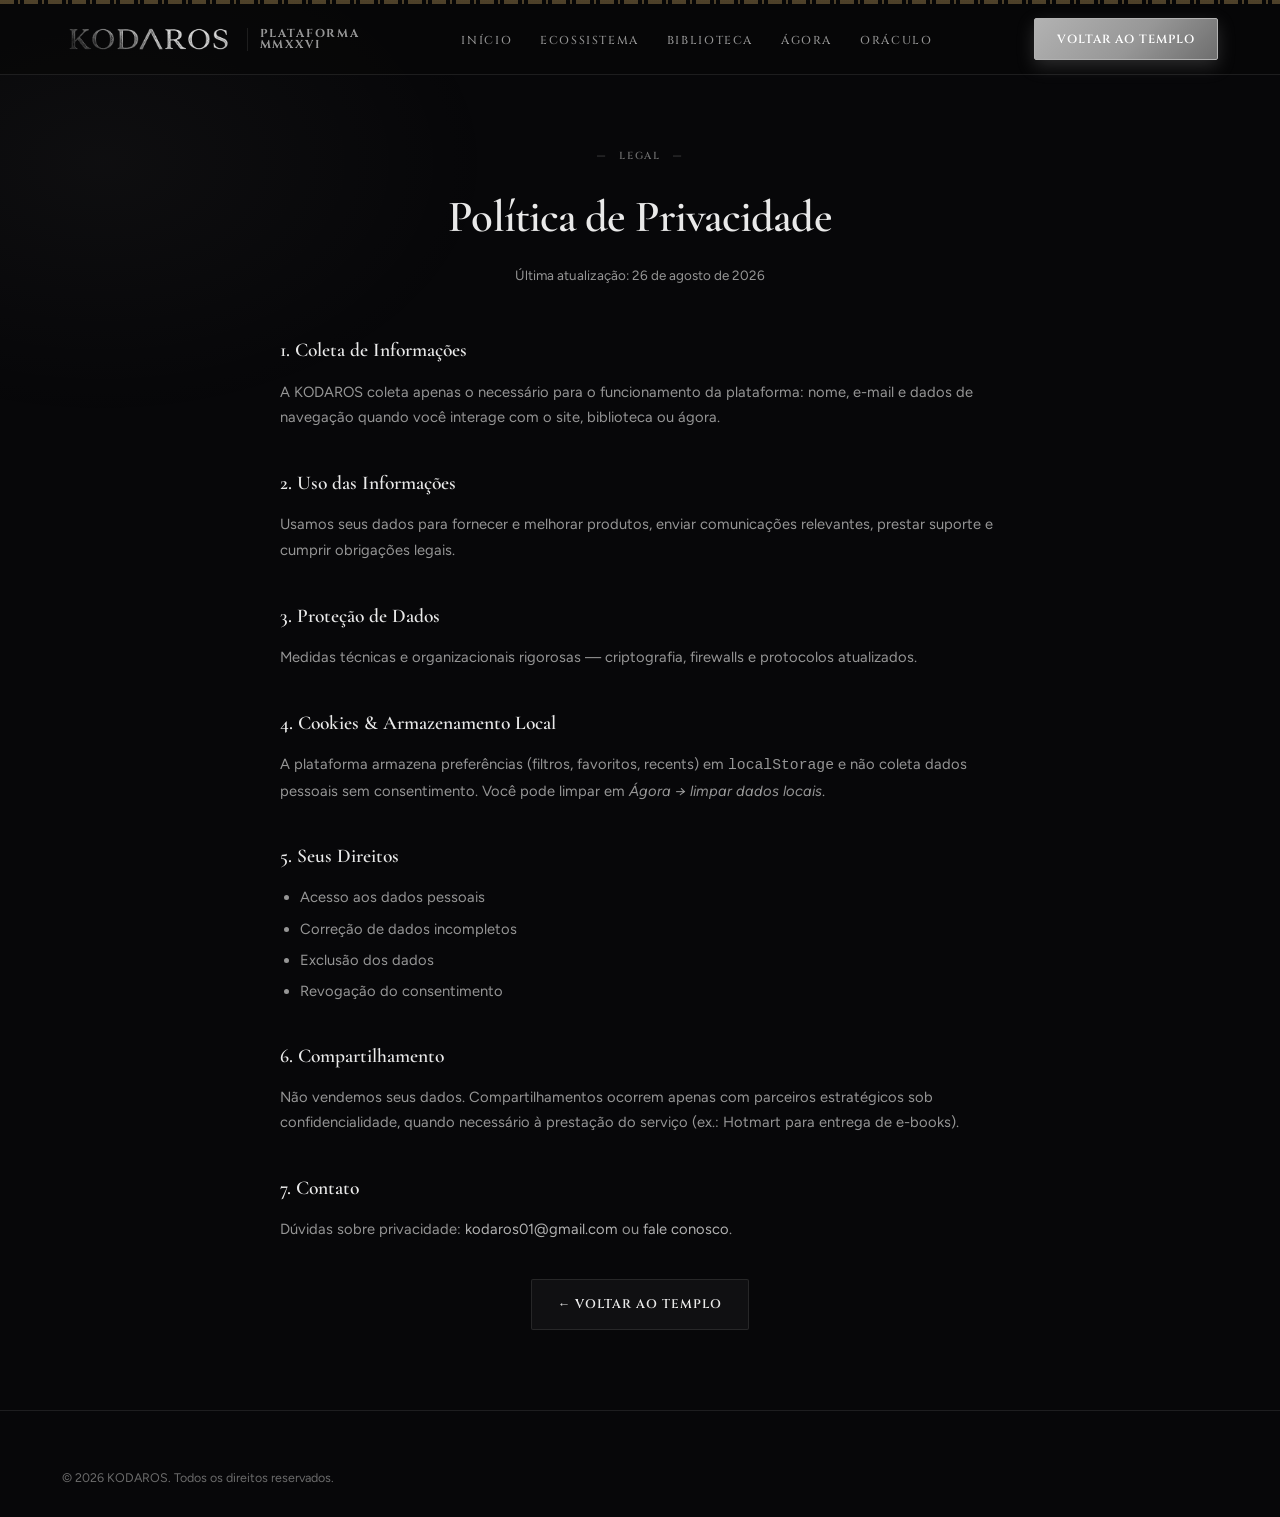
==== commit 8e5482cf: "feat: novos assets KODAROS — ícone e wordmark atualizados, og:image 1200x630, temple-frame removido " ====
--- a/privacidade.html
+++ b/privacidade.html
@@ -11,9 +11,8 @@
 <link rel="stylesheet" href="style.css">
 </head>
 <body>
-<div class="temple-frame" aria-hidden="true"><span class="temple-corner tl"></span><span class="temple-corner tr"></span><span class="temple-corner bl"></span><span class="temple-corner br"></span></div>
 <div class="page-wrap">
-<nav class="navbar navbar-solid" id="navbar"><div class="nav-container"><a href="index.html" class="nav-logo"><img src="kodaros_logo.png" alt="KODAROS" width="132" height="36"><span class="nav-logo-mark">PLATAFORMA<br>MMXXVI</span></a><ul class="nav-menu"><li><a href="index.html#inicio" class="nav-link">Início</a></li><li><a href="index.html#ecossistema" class="nav-link">Ecossistema</a></li><li><a href="index.html#biblioteca" class="nav-link">Biblioteca</a></li><li><a href="index.html#ferramentas" class="nav-link">Ágora</a></li><li><a href="index.html#oraculo" class="nav-link">Oráculo</a></li></ul><a href="index.html" class="nav-cta">Voltar ao Templo</a></div></nav>
+<nav class="navbar navbar-solid" id="navbar"><div class="nav-container"><a href="index.html" class="nav-logo"><img src="kodaros_logo.png" alt="KODAROS" width="132" height="26"><span class="nav-logo-mark">PLATAFORMA<br>MMXXVI</span></a><ul class="nav-menu"><li><a href="index.html#inicio" class="nav-link">Início</a></li><li><a href="index.html#ecossistema" class="nav-link">Ecossistema</a></li><li><a href="index.html#biblioteca" class="nav-link">Biblioteca</a></li><li><a href="index.html#ferramentas" class="nav-link">Ágora</a></li><li><a href="index.html#oraculo" class="nav-link">Oráculo</a></li></ul><a href="index.html" class="nav-cta">Voltar ao Templo</a></div></nav>
 <main class="legal-page"><div class="container"><div class="legal-header"><span class="section-kicker">Legal</span><h1>Política de Privacidade</h1><p class="legal-date">Última atualização: 26 de agosto de 2026</p></div><div class="legal-content">
 <section class="legal-section"><h2>1. Coleta de Informações</h2><p>A KODAROS coleta apenas o necessário para o funcionamento da plataforma: nome, e-mail e dados de navegação quando você interage com o site, biblioteca ou ágora.</p></section>
 <section class="legal-section"><h2>2. Uso das Informações</h2><p>Usamos seus dados para fornecer e melhorar produtos, enviar comunicações relevantes, prestar suporte e cumprir obrigações legais.</p></section>
--- a/style.css
+++ b/style.css
@@ -100,24 +100,7 @@
 ::-webkit-scrollbar-thumb{background:#2A2418;border-radius:999px}
 ::-webkit-scrollbar-thumb:hover{background:#3A3324}
 
-/* Frame templo — moldura externa */
-.temple-frame{
-  position:fixed;inset:10px;pointer-events:none;z-index:100;
-  border:1px solid rgba(212,175,106, calc(0.16 + var(--gold)*0.18));
-  opacity:0.9;
-}
-.temple-frame::before,.temple-frame::after{
-  content:'⌜';position:absolute;font-family:'Cinzel',serif;font-size:14px;color:var(--aurea);
-  line-height:1;opacity:calc(0.5 + var(--gold)*0.5);
-}
-.temple-frame::before{top:-7px;left:-4px}
-.temple-frame::after{bottom:-7px;right:-4px;transform:rotate(180deg)}
-.temple-corner{position:absolute;width:18px;height:18px;border:1px solid var(--aurea);opacity:calc(0.45 + var(--gold)*0.55)}
-.temple-corner.tl{top:-1px;left:-1px;border-right:none;border-bottom:none}
-.temple-corner.tr{top:-1px;right:-1px;border-left:none;border-bottom:none}
-.temple-corner.bl{bottom:-1px;left:-1px;border-right:none;border-top:none}
-.temple-corner.br{bottom:-1px;right:-1px;border-left:none;border-top:none}
-@media(max-width:768px){.temple-frame{inset:6px}}
+
 
 /* Skip */
 .skip-link{position:absolute;left:-9999px;top:10px;z-index:99999;background:#fff;color:#070709;padding:10px 18px;border-radius:999px;font-weight:600;font-size:.875rem}
@@ -169,7 +152,7 @@
   transition:transform .3s var(--ease-expo), box-shadow .3s ease;
   display:inline-flex;align-items:center;gap:8px;
 }
-.nav-cta:hover{transform:translateY(-1px);box-shadow:0 10px 28px rgba(212,175,106,0.32)}
+.nav-cta:hover{box-shadow:0 10px 28px rgba(212,175,106,0.32)}
 .nav-toggle{display:none;flex-direction:column;gap:5px;background:none;border:none;cursor:pointer;padding:6px}
 .nav-toggle span{width:22px;height:1px;background:var(--ink-primary);transition:all .35s var(--ease-expo)}
 @media(max-width:980px){
@@ -203,10 +186,10 @@
 }
 .hero-label::before{content:'—';color:var(--aurea);opacity:calc(0.6 + var(--gold)*0.4)}
 .hero-title{
-  font-family:'Cormorant Garamond',serif;font-size:clamp(2.6rem,5.8vw,4.4rem);font-weight:600;line-height:.98;letter-spacing:-.03em;
+  font-family:'Cormorant Garamond',serif;font-size:clamp(2.6rem,5.8vw,4.4rem);font-weight:600;line-height:1.05;letter-spacing:-.03em;
   margin-bottom:18px;color:var(--ink-primary);
 }
-.hero-title .line{display:block;overflow:hidden}
+.hero-title .line{display:block;overflow:hidden;margin-bottom:2px}
 .hero-title .word-reveal{display:inline-block;opacity:0;transform:translateY(36px);animation:wordReveal .85s var(--ease-expo) forwards}
 .hero-title .word-reveal:nth-child(1){animation-delay:.25s}.hero-title .word-reveal:nth-child(2){animation-delay:.38s}
 .hero-title .word-reveal:nth-child(3){animation-delay:.51s}.hero-title .word-reveal:nth-child(4){animation-delay:.64s}
@@ -225,12 +208,11 @@
   border:none;
 }
 .btn svg{transition:transform .35s var(--ease-expo);flex-shrink:0}
-.btn:hover svg{transform:translate(2px,-2px)}
+.btn:hover svg{transform:none}
 .btn-aurea{background:var(--gradient-aurea);color:#fff;box-shadow:0 8px 22px rgba(212,175,106,0.28);border:1px solid rgba(212,175,106,0.35)}
-.btn-aurea:hover{transform:translateY(-2px);box-shadow:0 12px 28px rgba(212,175,106,0.36)}
+.btn-aurea:hover{box-shadow:0 8px 22px rgba(212,175,106,0.28)}
 .btn-stone{background:rgba(237,233,225,0.04);color:var(--ink-primary);border:1px solid var(--hairline)}
-.btn-stone:hover{background:rgba(237,233,225,0.07);border-color:var(--hairline-strong);transform:translateY(-1px)}
-.btn-ghost{background:transparent;color:var(--ink-muted);border:1px solid var(--hairline)}
+.btn-stone:hover{background:rgba(237,233,225,0.07);border-color:var(--hairline-strong);color:var(--ink-muted);border:1px solid var(--hairline)}
 .btn:active{transform:scale(.98)}
 /* Hero visual — templo */
 .hero-visual{position:relative;height:520px;display:flex;align-items:center;justify-content:center}
@@ -239,7 +221,7 @@
 }
 .temple-columns{
   position:absolute;inset:0;display:grid;grid-template-columns:repeat(4,1fr);gap:12px;padding:18px;
-  opacity:calc(0.22 + var(--gold)*0.22);pointer-events:none;
+  opacity:calc(0.08 + var(--gold)*0.08);pointer-events:none;
 }
 .temple-col{
   background:linear-gradient(180deg, rgba(237,233,225,0.08), rgba(237,233,225,0.02));
@@ -247,22 +229,15 @@
 }
 .temple-col::before{content:'';position:absolute;top:-6px;left: -2px;right:-2px;height:8px;background:var(--ink-primary);opacity:0.08;border-radius:1px}
 .temple-pediment{
-  position:absolute;top:6px;left:50%;transform:translateX(-50%);width:68%;height:18px;
-  background:var(--ink-primary);opacity:0.06;clip-path:polygon(50% 0, 100% 100%, 0 100%);
+  position:absolute;top:8px;left:50%;transform:translateX(-50%);width:62%;height:14px;
+  background:var(--ink-primary);opacity:0.04;clip-path:polygon(50% 0, 100% 100%, 0 100%);
 }
 .hero-icon-wrap{
   position:relative;z-index:2;width:280px;height:280px;
   display:flex;align-items:center;justify-content:center;
-  background:radial-gradient(ellipse at center, rgba(212,175,106,0.10), transparent 68%);
-  border:1px solid rgba(212,175,106, calc(0.14 + var(--gold)*0.18));
-  border-radius:50%;
-  box-shadow:0 0 0 14px rgba(212,175,106,0.04), 0 0 0 28px rgba(237,233,225,0.03);
+  background:radial-gradient(ellipse at center, rgba(212,175,106,0.08), transparent 70%);
 }
 .hero-icon-wrap img{width:72%;height:auto;filter:drop-shadow(0 16px 32px rgba(0,0,0,0.35));opacity:0.96}
-.hero-icon-wrap::before{
-  content:'';position:absolute;inset:-14px;border:1px dashed rgba(212,175,106,0.18);border-radius:50%;
-  animation:spin 42s linear infinite;opacity:calc(0.35 + var(--gold)*0.5);
-}
 @keyframes spin{to{transform:rotate(360deg)}}
 .scroll-indicator{position:absolute;bottom:28px;left:50%;transform:translateX(-50%);display:flex;flex-direction:column;align-items:center;gap:10px;opacity:0;animation:fadeIn 1s ease 2.2s forwards}
 .scroll-indicator span{font-family:'Cinzel',serif;font-size:.58rem;letter-spacing:.18em;text-transform:uppercase;color:var(--ink-dim)}
@@ -279,9 +254,9 @@
 }
 
 /* ---------- SECTION HEADER ---------- */
-.section{padding:88px 0;position:relative;border-top:1px solid var(--hairline)}
-.section--stone{background:var(--stone-basalto)}
-.section--obsidian{background:var(--stone-obsidian)}
+.section{padding:88px 0;position:relative;border-top:1px solid var(--hairline);background:transparent}
+.section--stone{background:transparent}
+.section--obsidian{background:transparent}
 .section--papyrus{background:var(--papyrus);color:#1A1A1A}
 .section--papyrus .section-label{color:#7A735F;border-color:rgba(0,0,0,0.08)}
 .section--papyrus .section-title{color:#121212}
@@ -340,9 +315,9 @@
 .stoa-status.live{color:var(--aurea);border-color:var(--aurea-hair);background:var(--aurea-soft)}
 
 /* ---------- BIBLIOTECA ---------- */
-.biblioteca{background:var(--papyrus);color:#1A1A1A}
-.biblioteca .section-title{color:#141412}
-.biblioteca .section-desc{color:#6B6560}
+.biblioteca{background:transparent;color:var(--ink-primary)}
+.biblioteca .section-title{color:var(--ink-primary)}
+.biblioteca .section-desc{color:var(--ink-muted)}
 .ebook-filter{display:flex;flex-wrap:wrap;gap:8px;justify-content:center;margin:0 auto 36px}
 .ebook-filter-btn{
   font-family:'Cinzel',serif;font-size:.68rem;font-weight:600;letter-spacing:.06em;text-transform:uppercase;
@@ -391,13 +366,13 @@
 .agora-search:focus{outline:none;border-color:var(--aurea-hair);box-shadow:0 0 0 3px var(--aurea-soft)}
 .agora-search-wrap::before{content:'⌕';position:absolute;left:14px;font-size:16px;color:var(--ink-dim);pointer-events:none}
 .agora-meta{font-family:'Cinzel',serif;font-size:.68rem;letter-spacing:.06em;text-transform:uppercase;color:var(--ink-dim);white-space:nowrap}
-.agora-cats{display:flex;gap:8px;flex-wrap:wrap;align-items:center}
+.agora-cats{display:flex;gap:12px;flex-wrap:wrap;align-items:center;justify-content:center;padding:12px;background:rgba(237,233,225,0.03);border:1px solid var(--hairline);border-radius:2px;overflow-x:auto;scrollbar-width:none}
 .agora-cat{
-  font-family:'Cinzel',serif;font-size:.66rem;font-weight:600;letter-spacing:.06em;text-transform:uppercase;
-  padding:8px 14px;border-radius:999px;border:1px solid var(--hairline);background:transparent;color:var(--ink-muted);cursor:pointer;transition:all .2s ease;white-space:nowrap;
+  font-family:'Cinzel',serif;font-size:.68rem;font-weight:600;letter-spacing:.07em;text-transform:uppercase;
+  padding:10px 18px;border-radius:2px;border:1px solid var(--hairline);background:rgba(237,233,225,0.03);color:var(--ink-muted);cursor:pointer;transition:all .2s ease;white-space:nowrap;min-width:110px;text-align:center;margin:2px;
 }
 .agora-cat:hover{border-color:var(--hairline-strong);color:var(--ink-primary)}
-.agora-cat.active{background:var(--ink-primary);color:var(--stone-obsidian);border-color:var(--ink-primary)}
+.agora-cat.active{background:var(--aurea);color:var(--stone-obsidian);border-color:var(--aurea);box-shadow:0 2px 8px rgba(212,175,106,0.25)}
 .fav-bar-wrap{
   max-width:1220px;margin:0 auto 18px;padding:12px 14px;
   border:1px solid var(--hairline);background:rgba(237,233,225,0.02);border-radius:2px;
@@ -428,7 +403,7 @@
 .tool:hover::before{opacity:1}
 .tool.fav{border-color:rgba(212,175,106,0.28)}
 .tool.hidden-by-search,.tool.hidden-by-cat{display:none !important}
-.tool-head{display:flex;align-items:flex-start;gap:14px;margin-bottom:8px}
+.tool-head{display:flex;align-items:center;gap:14px;margin-bottom:8px}
 .tool-num{
   flex:0 0 auto;width:30px;height:30px;border-radius:2px;display:flex;align-items:center;justify-content:center;
   font-family:'Cinzel',serif;font-weight:600;font-size:11px;letter-spacing:.04em;
@@ -509,7 +484,7 @@
 .tool-anchor{position:absolute;top:-90px}
 
 /* ---------- ORÁCULO / FUNIL ---------- */
-.oraculo{background:var(--stone-basalto);position:relative}
+.oraculo{background:transparent;position:relative}
 .oraculo::before{
   content:'';position:absolute;top:0;left:50%;transform:translateX(-50%);width:min(920px,92%);height:1px;
   background:linear-gradient(90deg, transparent, var(--aurea-hair), transparent);
@@ -632,15 +607,15 @@
 .testimonial-card{padding:24px;background:var(--stone-temple)}
 .stars{font-size:.72rem;color:var(--aurea);letter-spacing:2px;margin-bottom:8px}
 .testimonial-text{font-size:.92rem;color:var(--ink-muted);line-height:1.6;margin-bottom:10px;font-style:italic}
-.testimonial-author strong{font-family:'Cormorant Garamond',serif;font-size:.92rem;font-weight:600;color:var(--ink-primary)}
-.testimonial-author span{font-size:.78rem;color:var(--ink-muted)}
+.testimonial-author strong{font-family:'Cormorant Garamond',serif;font-size:.95rem;font-weight:600;color:var(--ink-primary);letter-spacing:0.04em;line-height:1.3;display:block;margin-bottom:6px}
+.testimonial-author span{font-size:.78rem;color:var(--ink-muted);letter-spacing:0.06em;text-transform:uppercase;font-weight:500;line-height:1.2;display:block}
 .contact-channels{display:grid;grid-template-columns:repeat(3,1fr);gap:1px;border:1px solid var(--hairline);background:var(--hairline);border-radius:2px;overflow:hidden;max-width:900px;margin:0 auto}
 @media(max-width:760px){.contact-channels{grid-template-columns:1fr}}
-.contact-channel{display:flex;flex-direction:column;gap:14px;padding:26px 22px;background:var(--stone-temple);transition:background .18s ease;cursor:pointer}
+.contact-channel{display:flex;flex-direction:column;align-items:center;justify-content:center;gap:14px;padding:32px 22px;background:var(--stone-temple);transition:background .18s ease;cursor:pointer;text-align:center}
 .contact-channel:hover{background:var(--stone-coluna)}
 .channel-icon{width:42px;height:42px;display:flex;align-items:center;justify-content:center;border-radius:2px;background:rgba(237,233,225,0.03);border:1px solid var(--hairline);color:var(--ink-dim)}
 .contact-channel:hover .channel-icon{color:var(--aurea);border-color:var(--aurea-hair)}
-.channel-label{font-family:'Cinzel',serif;font-size:.62rem;letter-spacing:.12em;text-transform:uppercase;color:var(--ink-muted)}
+.channel-label{font-family:'Cinzel',serif;font-size:.68rem;letter-spacing:.14em;text-transform:uppercase;color:var(--ink-muted);text-align:center}
 .channel-value{font-family:'Cormorant Garamond',serif;font-size:1rem;font-weight:600;color:var(--ink-primary)}
 .contact-form{max-width:680px;margin:40px auto 0;padding:28px;border-radius:2px;border:1px solid var(--hairline);background:var(--stone-temple)}
 .contact-form-grid{display:grid;grid-template-columns:1fr 1fr;gap:14px;margin-bottom:14px}
@@ -648,7 +623,7 @@
 .contact-form .field{margin-bottom:12px}
 
 /* ---------- FOOTER ---------- */
-.footer{padding:56px 0 28px;background:var(--stone-obsidian);border-top:1px solid var(--hairline);position:relative}
+.footer{padding:56px 0 28px;background:transparent;border-top:1px solid var(--hairline);position:relative}
 .footer-top{display:grid;grid-template-columns:1.2fr 2fr;gap:48px;margin-bottom:32px}
 @media(max-width:900px){.footer-top{grid-template-columns:1fr;gap:36px}}
 .footer-brand{max-width:320px}
@@ -669,7 +644,7 @@
 .reveal.active{opacity:1;transform:none}
 
 /* ---------- LEGAL ---------- */
-.legal-page{padding:140px 0 80px;min-height:100vh;background:var(--stone-obsidian)}
+.legal-page{padding:140px 0 80px;min-height:100vh;background:transparent}
 .legal-header{text-align:center;margin-bottom:48px}
 .legal-header h1{font-family:'Cormorant Garamond',serif;font-size:clamp(2rem,4vw,2.8rem);font-weight:600;letter-spacing:-.02em;color:var(--ink-primary);margin-bottom:8px}
 .legal-date{font-size:.84rem;color:var(--ink-muted)}
@@ -684,7 +659,7 @@
 @media(prefers-reduced-motion:reduce){
   *,*::before,*::after{animation-duration:.01ms !important;transition-duration:.01ms !important;scroll-behavior:auto !important}
   :root{--gold:1}
-  .temple-frame,.scroll-indicator,.hero-icon-wrap::before{display:none}
+  .scroll-indicator{display:none}
   .reveal{opacity:1;transform:none}
 }
 
@@ -695,6 +670,33 @@
 @keyframes scrollPulse{0%{top:-100%}100%{top:100%}}
 @keyframes stepIn{from{opacity:0;transform:translateY(18px)}to{opacity:1;transform:none}}
 
+/* ---------- PLATFORM TABS (Biblioteca / Ferramentas / Diagnóstico) ---------- */
+.platform-tabs{
+  display:flex;gap:8px;justify-content:center;flex-wrap:wrap;
+  padding:14px;background:var(--stone-temple);border:1px solid var(--hairline);border-radius:2px;
+  max-width:640px;margin:0 auto;
+  position:sticky;top:64px;z-index:20;backdrop-filter:blur(10px) saturate(1.05);-webkit-backdrop-filter:blur(10px) saturate(1.05)
+}
+.platform-tab{
+  flex:1;min-width:140px;
+  font-family:'Cinzel',serif;font-size:.72rem;font-weight:600;letter-spacing:.08em;text-transform:uppercase;
+  padding:12px 18px;border-radius:2px;border:1px solid var(--hairline);background:transparent;color:var(--ink-muted);
+  cursor:pointer;transition:all .2s ease;
+}
+.platform-tab:hover{border-color:var(--hairline-strong);color:var(--ink-primary);background:rgba(237,233,225,0.04)}
+.platform-tab.active{background:var(--ink-primary);color:var(--stone-obsidian);border-color:var(--ink-primary);box-shadow:0 4px 12px rgba(0,0,0,0.12)}
+.platform-panel{animation:fadeIn .35s ease}
+.platform-panel[hidden]{display:none !important}
+.tool-category[hidden]{display:none !important}
+.tool-category.hidden-by-cat{display:none !important}
+
 /* Micro: notify msg */
 .notify-msg{font-size:.78rem;color:var(--aurea-lux);margin-top:6px;min-height:1.2em}
 .sr-only{position:absolute;width:1px;height:1px;padding:0;margin:-1px;overflow:hidden;clip:rect(0,0,0,0);white-space:nowrap;border:0}
+
+/* ---------- FERRAMENTAS (CTA site externo) ---------- */
+.ferramentas-cta{display:flex;flex-direction:column;align-items:center;gap:14px;margin:0 auto;max-width:420px}
+.ferramentas-cta .btn{width:100%;padding:18px 26px;font-size:.82rem}
+.ferramentas-cta-note{font-family:'Cinzel',serif;font-size:.62rem;font-weight:600;letter-spacing:.14em;text-transform:uppercase;color:var(--ink-dim)}
+
+.tool-category h3{margin:40px 0 20px !important; padding:14px; background:rgba(237,233,225,0.03); border:1px solid var(--hairline); border-radius:2px; text-align:center;}
